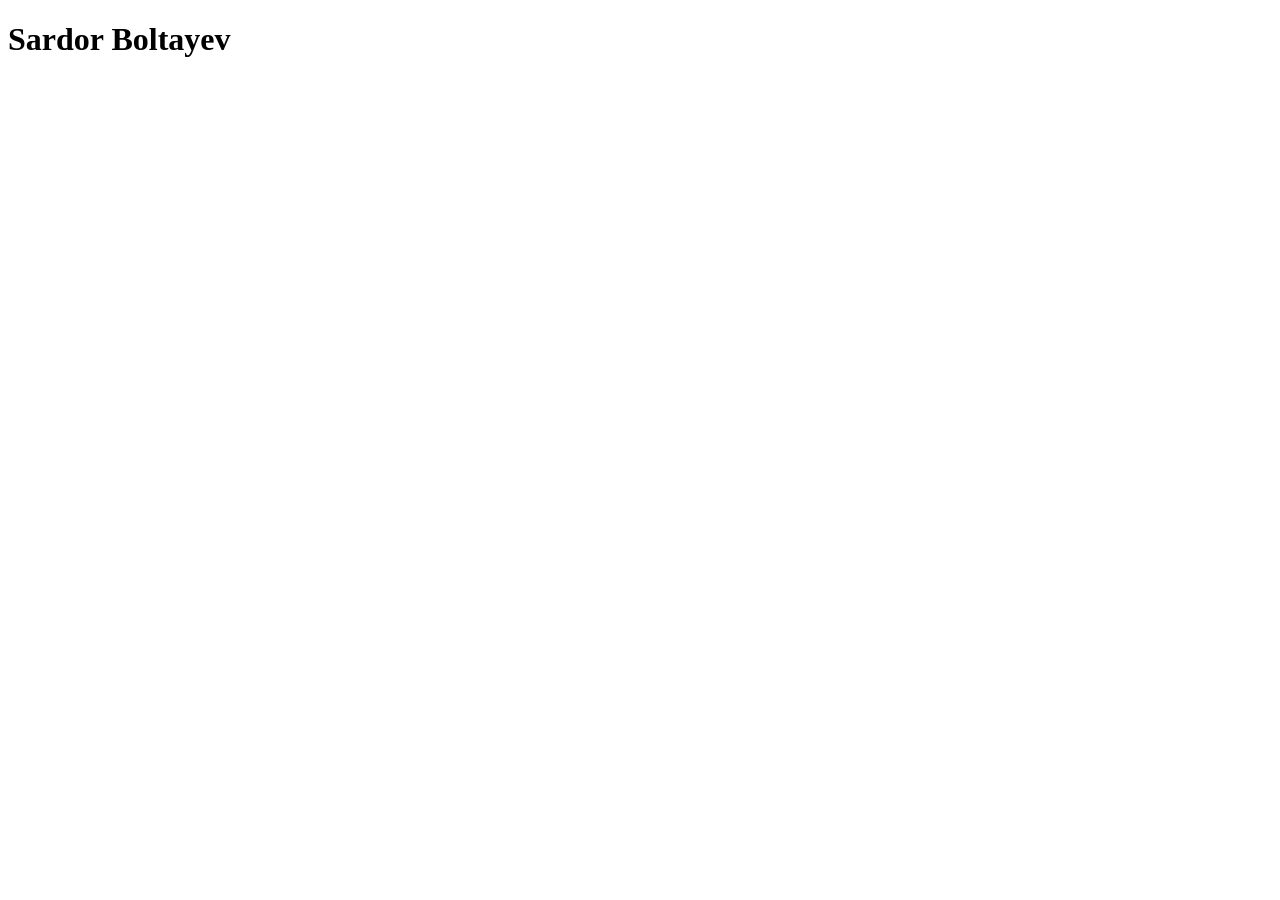
==== Sardor/index.html @ 575e3156 "DOM created team" ====
<!DOCTYPE html>
<html lang="en">
<head>
    <meta charset="UTF-8">
    <meta name="viewport" content="width=device-width, initial-scale=1.0">
    <link rel="stylesheet" href="style.css">
    <title>Document</title>
</head>
<body>
    <h1>Sardor Boltayev</h1>




    <script src="./main.js"></script>
</body>
</html>
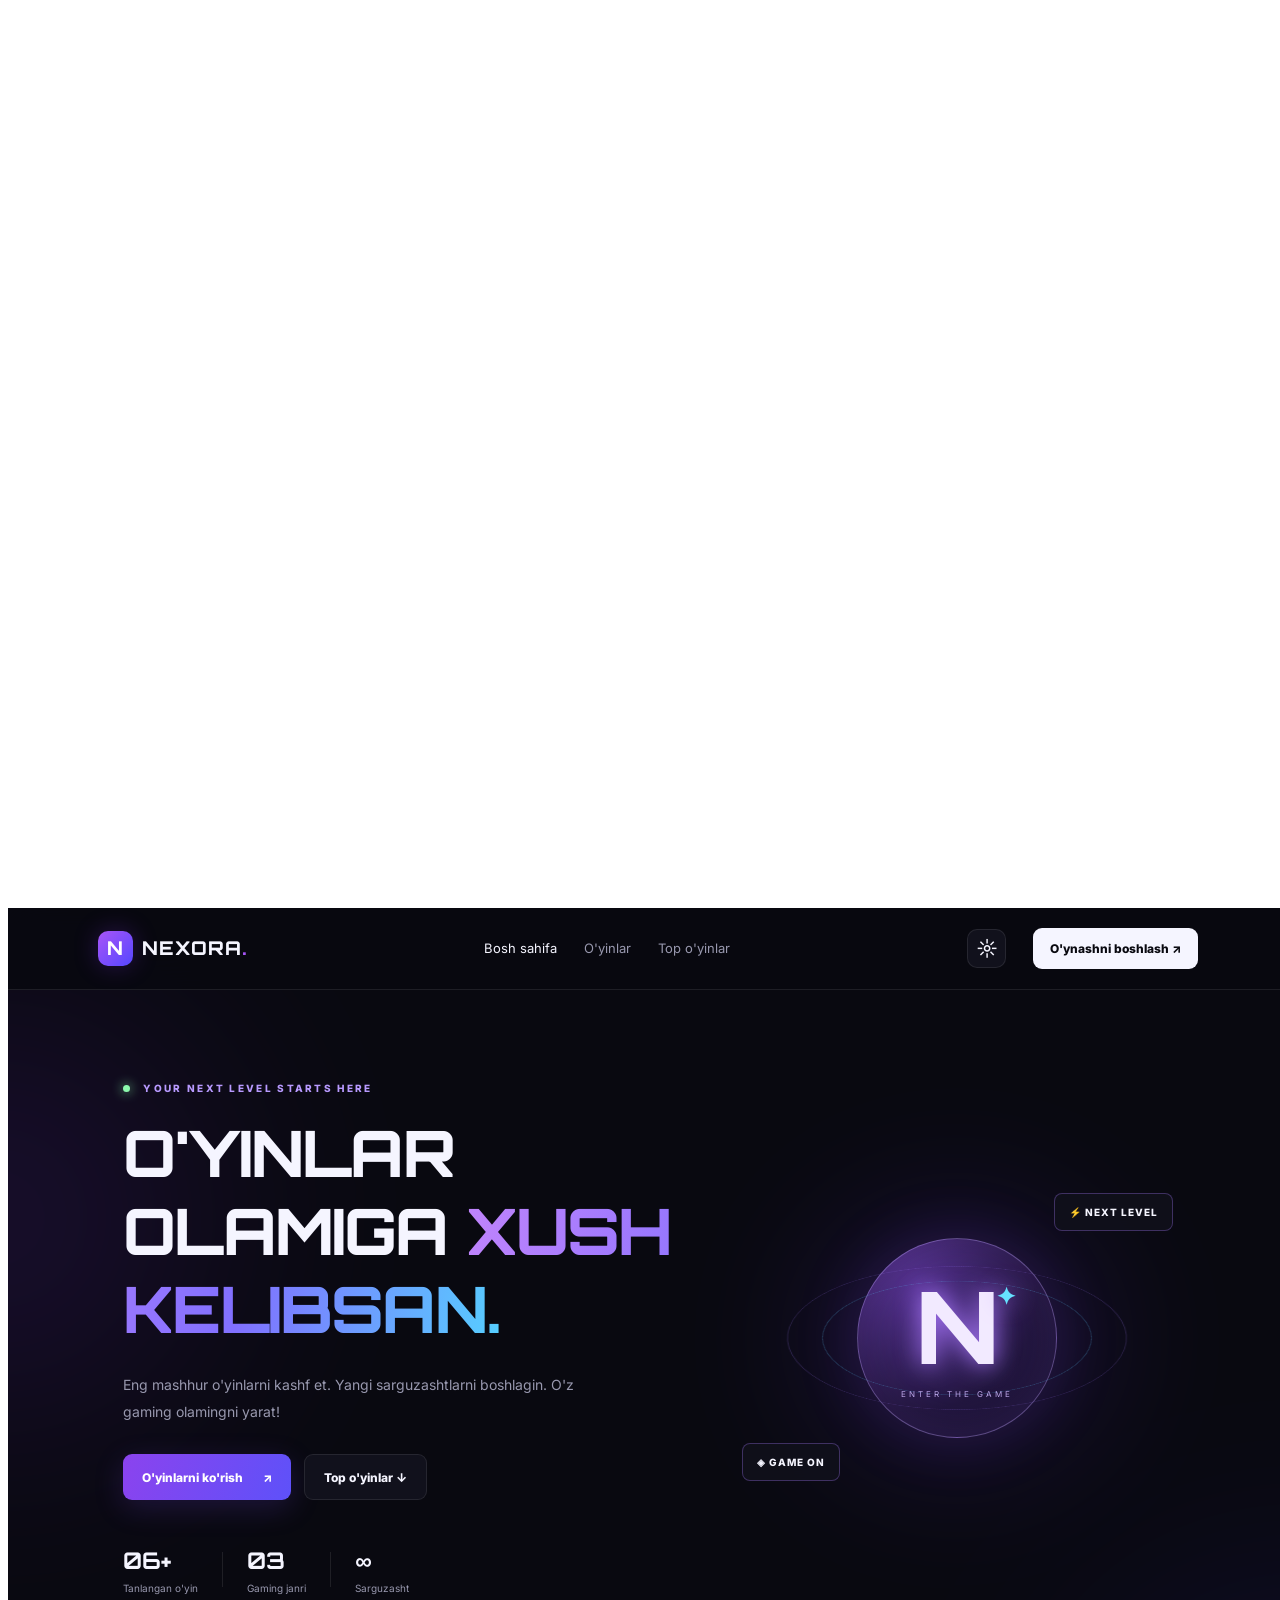
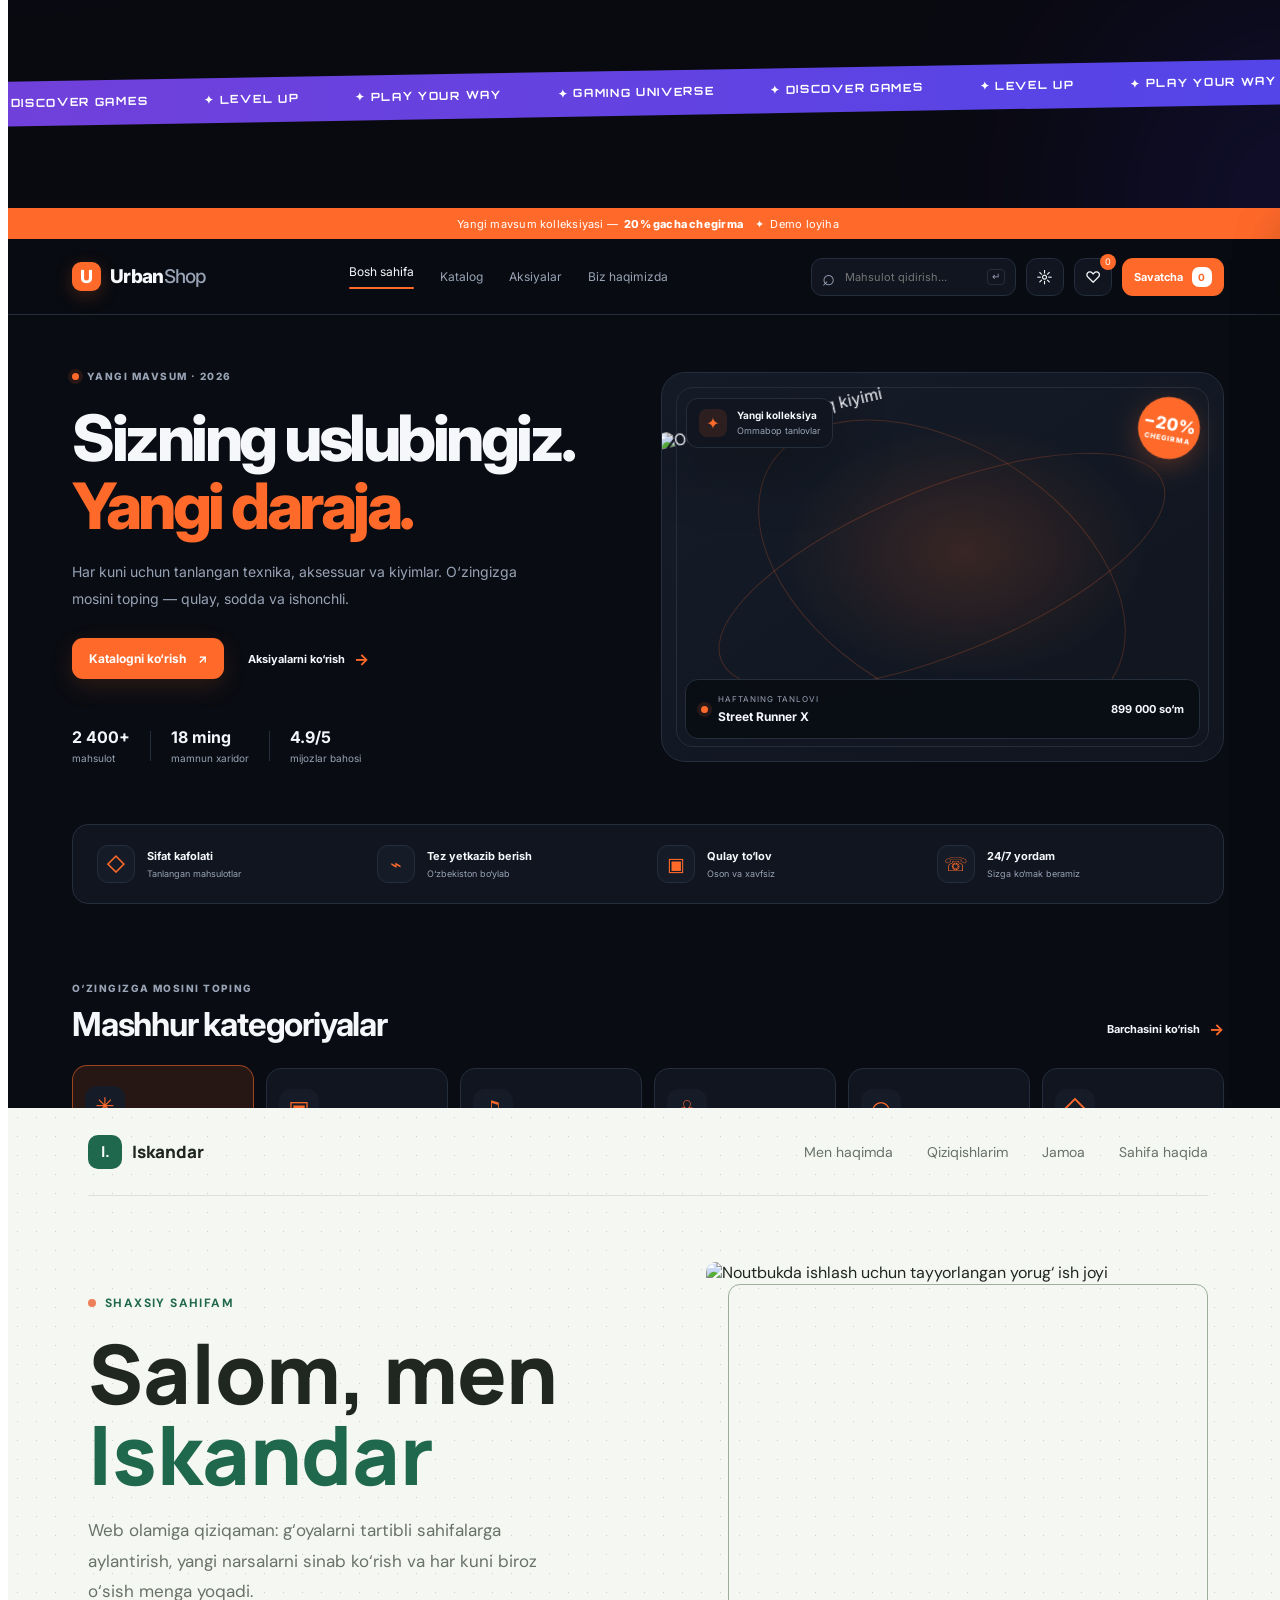
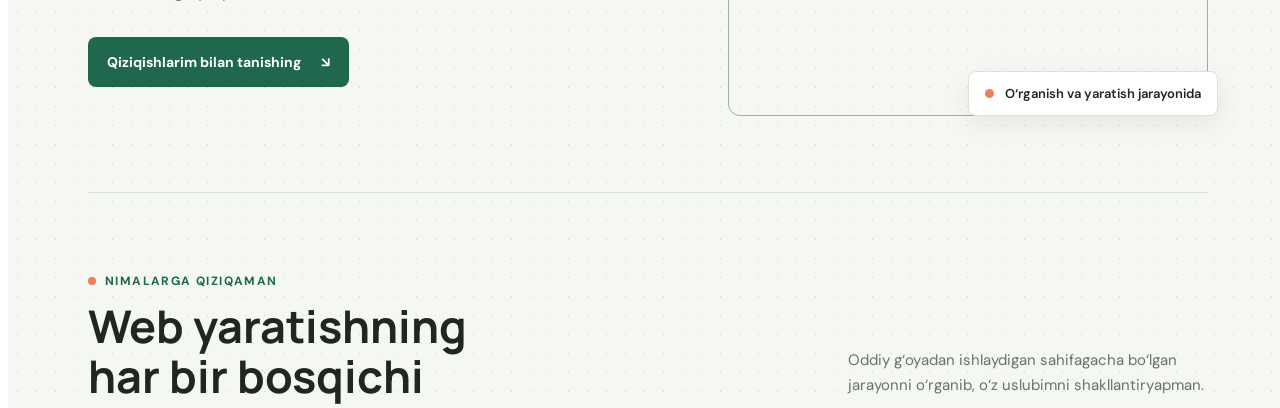
==== commit 9b1c8a45: "i am merge" ====
--- a/Sardor/index.html
+++ b/Sardor/index.html
@@ -1,17 +1,17 @@
-<!DOCTYPE html>
+<!doctype html>
 <html lang="en">
-<head>
-    <meta charset="UTF-8">
-    <meta name="viewport" content="width=device-width, initial-scale=1.0">
-    <link rel="stylesheet" href="style.css">
+  <head>
+    <meta charset="UTF-8" />
+    <meta name="viewport" content="width=device-width, initial-scale=1.0" />
+    <link rel="stylesheet" href="style.css" />
     <title>Document</title>
-</head>
-<body>
-    <h1>Sardor Boltayev</h1>
-
-
-
+  </head>
+  <body id="main-body">
+    <iframe src="../Axmedov Abdullaxon/index.html" class="page"></iframe>
+    <iframe src="../Behruz_Hamrayev/index.html" class="page"></iframe>
+    <iframe src="../Bexruz_Ravshanov/urban.shop/index.html" class="page"></iframe>
+    <iframe src="../Iskandar/index.html" class="page"></iframe>
 
     <script src="./main.js"></script>
-</body>
-</html>+  </body>
+</html>
--- a/Sardor/style.css
+++ b/Sardor/style.css
@@ -0,0 +1,14 @@
+#main-body{
+    width: 100vw;
+    height: 100vh;
+    display: grid;
+    grid-template-columns: 1fr;
+    grid-template-rows: 500;
+}
+
+.page{
+    width: 100%;
+    height: 100vh;
+    border: none;
+    display: block;
+}
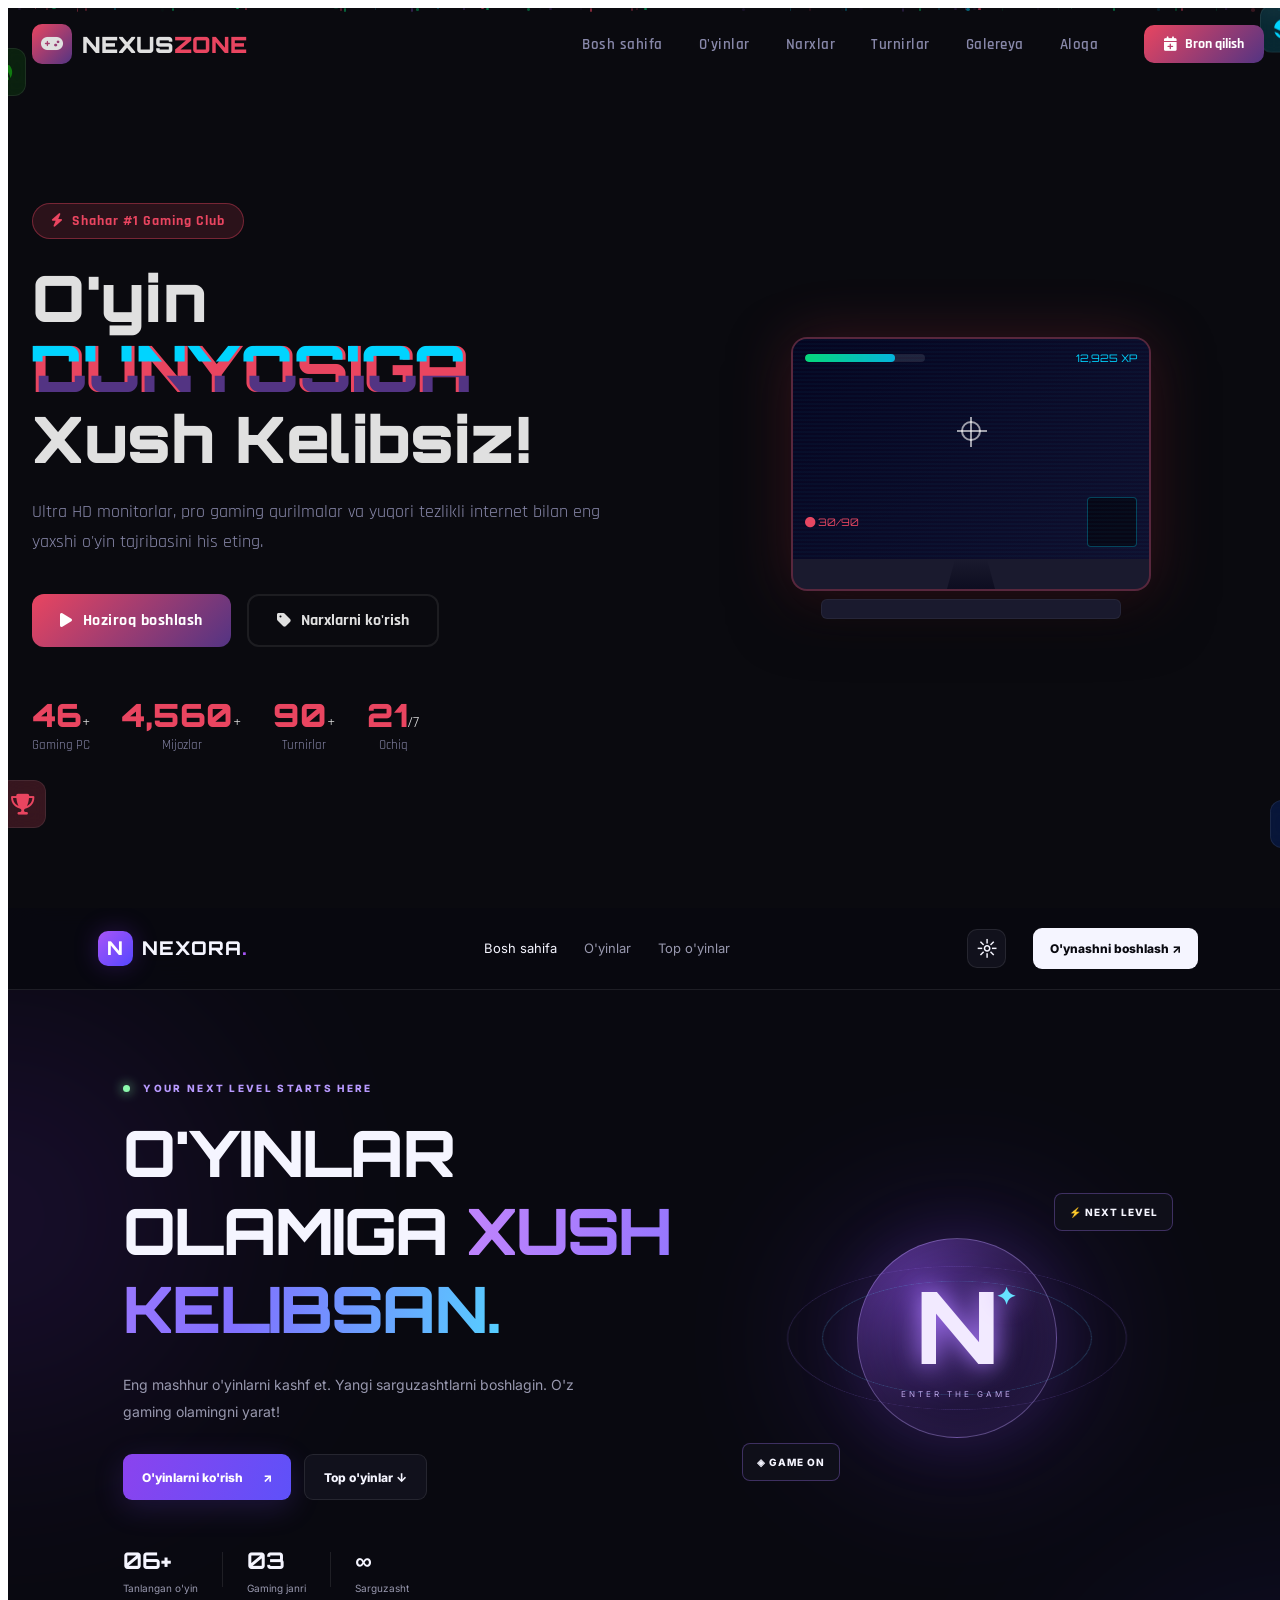
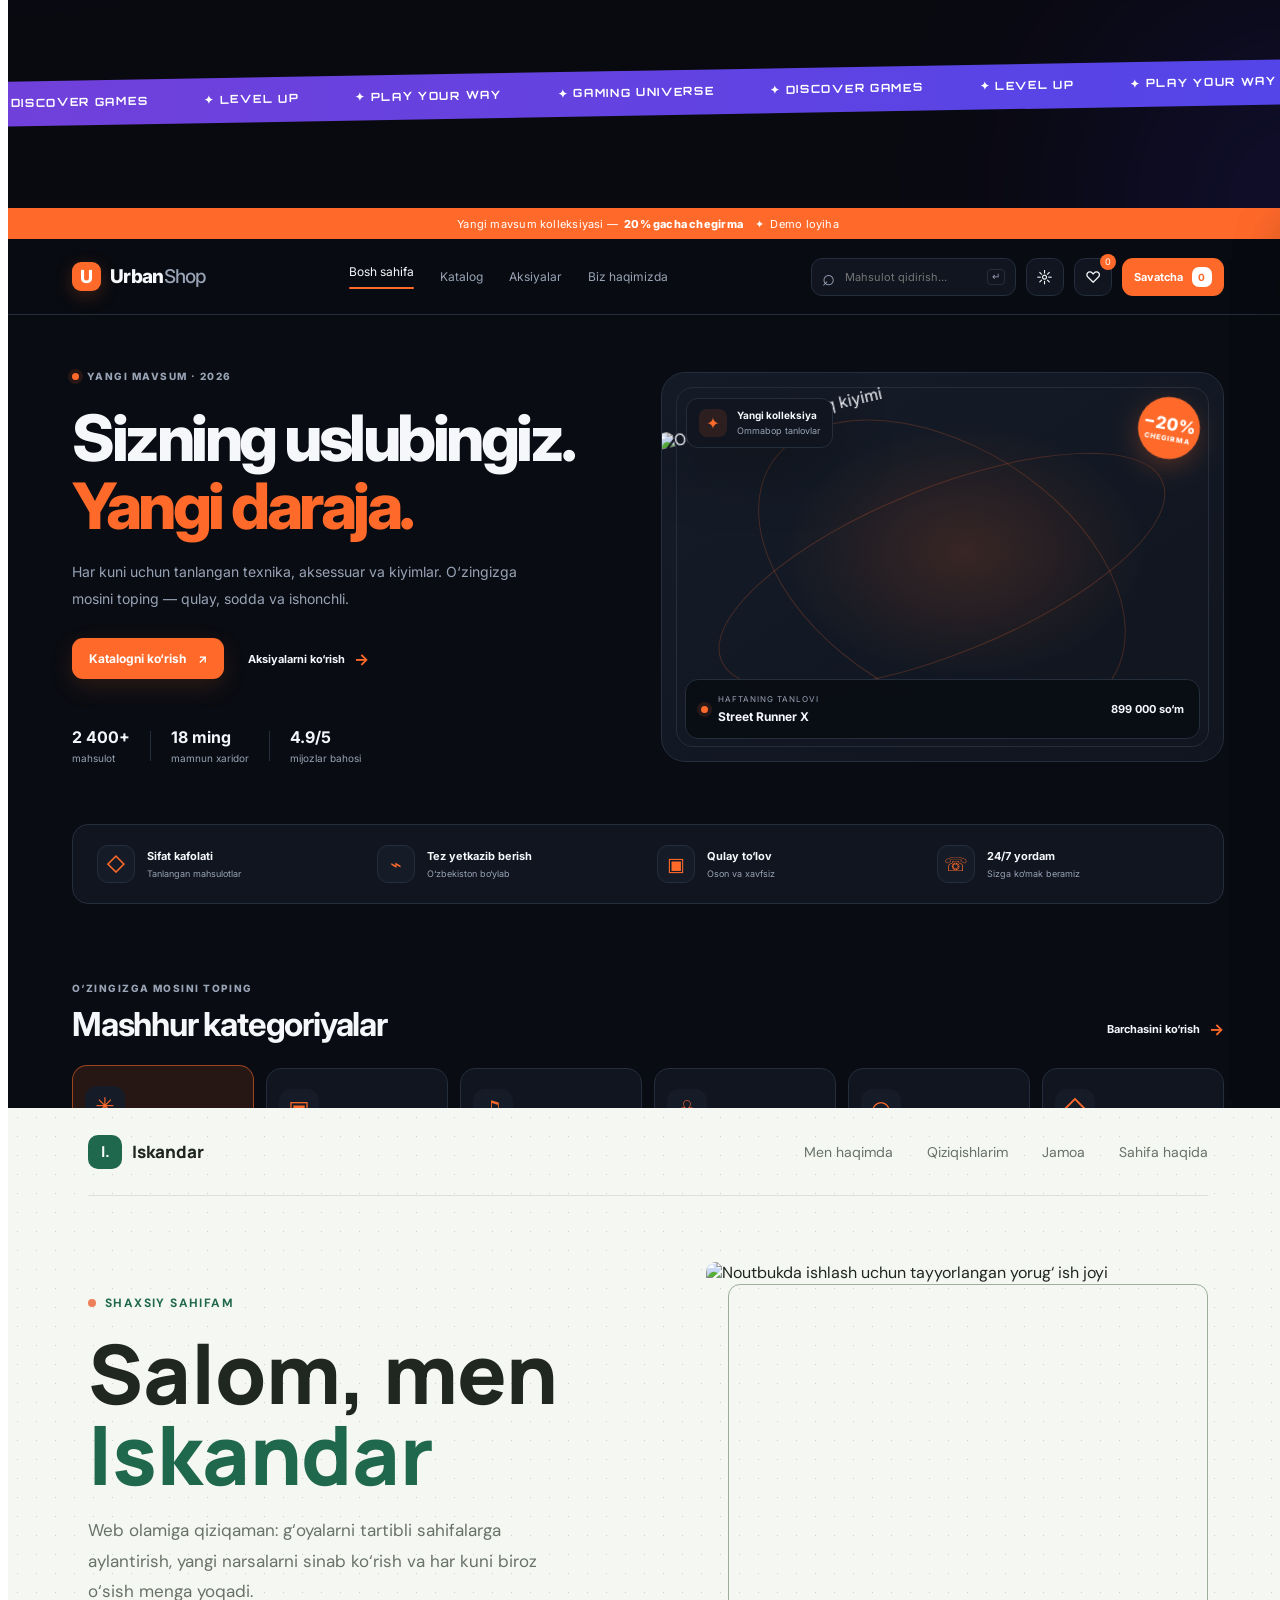
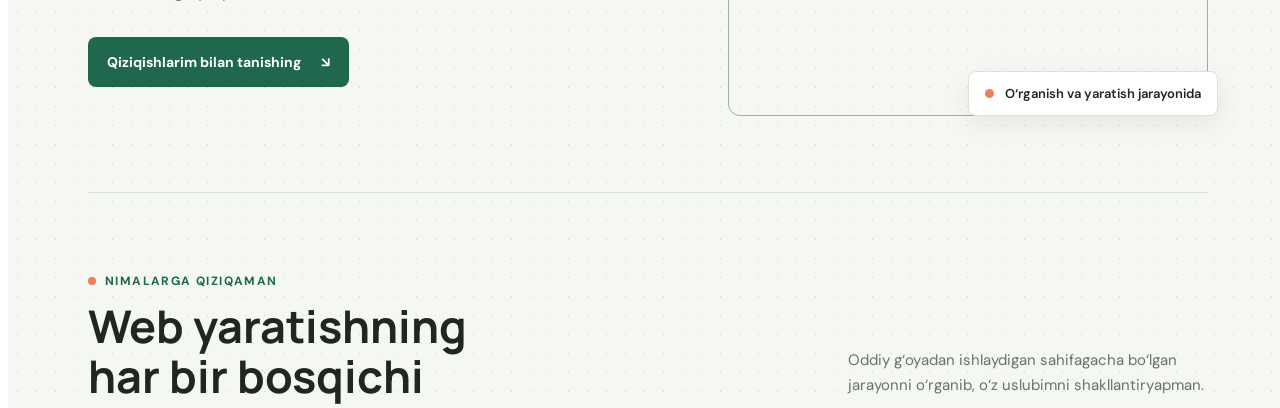
==== commit 7bcce2d7: "i am fixed" ====
--- a/Sardor/index.html
+++ b/Sardor/index.html
@@ -7,7 +7,8 @@
     <title>Document</title>
   </head>
   <body id="main-body">
-    <iframe src="../Axmedov Abdullaxon/index.html" class="page"></iframe>
+    
+    <iframe src="../Abdullaxon/restorann/index.html" class="page"></iframe>
     <iframe src="../Behruz_Hamrayev/index.html" class="page"></iframe>
     <iframe src="../Bexruz_Ravshanov/urban.shop/index.html" class="page"></iframe>
     <iframe src="../Iskandar/index.html" class="page"></iframe>
